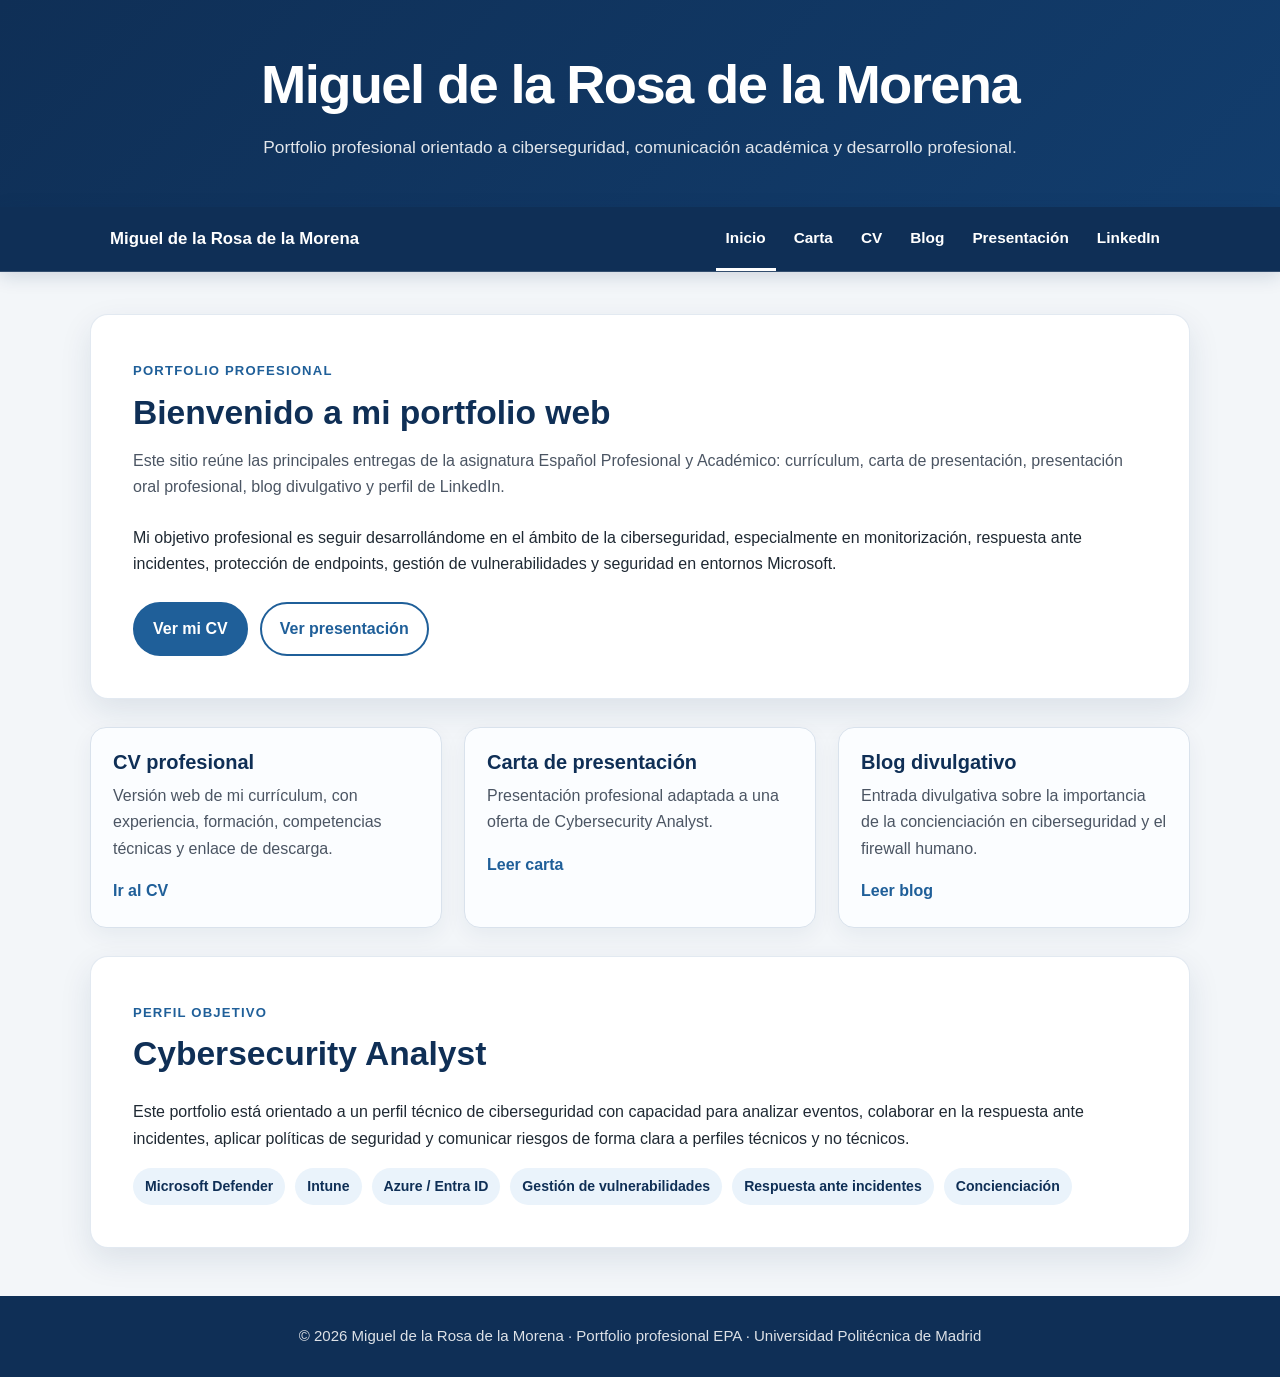
==== index.html @ 9a05b1d4 "Update index.html" ====
<!DOCTYPE html>
<html lang="es">
<head>
  <meta charset="UTF-8" />
  <meta name="viewport" content="width=device-width, initial-scale=1.0" />

  <title>Miguel de la Rosa de la Morena | Portfolio profesional</title>

  <meta 
    name="description" 
    content="Portfolio profesional de Miguel de la Rosa de la Morena orientado a ciberseguridad, CV, carta de presentación, blog divulgativo, presentación oral y LinkedIn." 
  />

  <link rel="stylesheet" href="styles.css" />
</head>

<body>

  <header class="site-header">
    <h1>Miguel de la Rosa de la Morena</h1>
    <p>
      Portfolio profesional orientado a ciberseguridad, comunicación académica y desarrollo profesional.
    </p>
  </header>

  <nav class="site-nav">
    <div class="nav-inner">
      <a class="brand" href="index.html">Miguel de la Rosa de la Morena</a>

      <div class="nav-links">
        <a class="active" href="index.html">Inicio</a>
        <a href="carta.html">Carta</a>
        <a href="cv.html">CV</a>
        <a href="blog.html">Blog</a>
        <a href="presentacion.html">Presentación</a>
        <a href="linkedin.html">LinkedIn</a>
      </div>
    </div>
  </nav>

  <main>

    <section class="card">
      <div class="card-header">
        <span class="eyebrow">Portfolio profesional</span>
        <h2>Bienvenido a mi portfolio web</h2>

        <p class="muted">
          Este sitio reúne las principales entregas de la asignatura Español Profesional y Académico:
          currículum, carta de presentación, presentación oral profesional, blog divulgativo y perfil de LinkedIn.
        </p>
      </div>

      <p>
        Mi objetivo profesional es seguir desarrollándome en el ámbito de la ciberseguridad, especialmente en
        monitorización, respuesta ante incidentes, protección de endpoints, gestión de vulnerabilidades y seguridad
        en entornos Microsoft.
      </p>

      <div class="actions">
        <a class="btn btn-primary" href="cv.html">Ver mi CV</a>
        <a class="btn btn-secondary" href="presentacion.html">Ver presentación</a>
      </div>
    </section>

    <section class="three-grid">

      <article class="mini-card">
        <h3>CV profesional</h3>
        <p class="muted">
          Versión web de mi currículum, con experiencia, formación, competencias técnicas y enlace de descarga.
        </p>
        <a href="cv.html">Ir al CV</a>
      </article>

      <article class="mini-card">
        <h3>Carta de presentación</h3>
        <p class="muted">
          Presentación profesional adaptada a una oferta de Cybersecurity Analyst.
        </p>
        <a href="carta.html">Leer carta</a>
      </article>

      <article class="mini-card">
        <h3>Blog divulgativo</h3>
        <p class="muted">
          Entrada divulgativa sobre la importancia de la concienciación en ciberseguridad y el firewall humano.
        </p>
        <a href="blog.html">Leer blog</a>
      </article>

    </section>

    <section class="card">
      <div class="card-header">
        <span class="eyebrow">Perfil objetivo</span>
        <h2>Cybersecurity Analyst</h2>
      </div>

      <p>
        Este portfolio está orientado a un perfil técnico de ciberseguridad con capacidad para analizar eventos,
        colaborar en la respuesta ante incidentes, aplicar políticas de seguridad y comunicar riesgos de forma clara
        a perfiles técnicos y no técnicos.
      </p>

      <div class="tags">
        <span class="tag">Microsoft Defender</span>
        <span class="tag">Intune</span>
        <span class="tag">Azure / Entra ID</span>
        <span class="tag">Gestión de vulnerabilidades</span>
        <span class="tag">Respuesta ante incidentes</span>
        <span class="tag">Concienciación</span>
      </div>
    </section>

  </main>

  <footer class="site-footer">
    <p>
      © 2026 Miguel de la Rosa de la Morena · Portfolio profesional EPA · Universidad Politécnica de Madrid
    </p>
  </footer>

</body>
</html>
---- styles.css ----
:root {
  --azul-oscuro: #0f2f56;
  --azul-medio: #1f5f99;
  --azul-claro: #eaf3fb;
  --gris-fondo: #f3f6f9;
  --gris-texto: #4b5563;
  --gris-borde: #d9e2ec;
  --blanco: #ffffff;
  --sombra-suave: 0 12px 32px rgba(15, 47, 86, 0.10);
  --radio: 18px;
  --ancho-maximo: 1100px;
}

* {
  box-sizing: border-box;
}

html {
  scroll-behavior: smooth;
}

body {
  margin: 0;
  font-family: Arial, Helvetica, sans-serif;
  background: var(--gris-fondo);
  color: #1f2933;
  line-height: 1.65;
}

img,
video,
iframe {
  max-width: 100%;
}

a {
  color: var(--azul-medio);
  text-decoration: none;
}

a:hover {
  text-decoration: underline;
}

/* CABECERA PRINCIPAL */

.site-header {
  background: linear-gradient(135deg, var(--azul-oscuro), #123d6d);
  color: var(--blanco);
  padding: 54px 20px 46px;
  text-align: center;
}

.site-header h1 {
  margin: 0;
  font-size: clamp(2rem, 5vw, 3.4rem);
  line-height: 1.15;
  font-weight: 800;
  letter-spacing: -0.03em;
}

.site-header p {
  max-width: 760px;
  margin: 16px auto 0;
  font-size: 1.08rem;
  color: rgba(255, 255, 255, 0.88);
}

/* NAVEGACIÓN SUPERIOR */

.site-nav {
  background: var(--azul-oscuro);
  border-bottom: 1px solid rgba(255, 255, 255, 0.15);
  box-shadow: 0 4px 18px rgba(15, 47, 86, 0.16);
  position: sticky;
  top: 0;
  z-index: 10;
}

.nav-inner {
  max-width: var(--ancho-maximo);
  margin: 0 auto;
  padding: 0 20px;
  display: flex;
  justify-content: space-between;
  align-items: center;
  gap: 24px;
}

.brand {
  color: #ffffff;
  font-weight: 800;
  font-size: 1.05rem;
  white-space: nowrap;
  padding: 18px 0;
}

.brand:hover {
  color: #ffffff;
  text-decoration: none;
}

.nav-links {
  display: flex;
  justify-content: center;
  align-items: center;
  gap: 8px;
  flex-wrap: wrap;
}

.nav-links a {
  display: inline-flex;
  align-items: center;
  justify-content: center;
  padding: 18px 10px;
  color: #ffffff;
  font-weight: 700;
  font-size: 0.96rem;
  border-bottom: 3px solid transparent;
}

.nav-links a:hover {
  color: #ffffff;
  text-decoration: none;
  background: rgba(255, 255, 255, 0.10);
}

.nav-links a.active {
  color: #ffffff;
  border-bottom-color: #ffffff;
}

/* LAYOUT GENERAL */

main {
  width: min(var(--ancho-maximo), calc(100% - 32px));
  margin: 42px auto;
}

.card {
  background: var(--blanco);
  border-radius: var(--radio);
  box-shadow: var(--sombra-suave);
  padding: clamp(24px, 4vw, 42px);
  margin-bottom: 28px;
  border: 1px solid rgba(217, 226, 236, 0.75);
}

.card-header {
  margin-bottom: 24px;
}

.eyebrow {
  display: inline-block;
  margin-bottom: 10px;
  color: var(--azul-medio);
  font-size: 0.82rem;
  text-transform: uppercase;
  letter-spacing: 0.09em;
  font-weight: 800;
}

h2,
h3,
h4 {
  color: var(--azul-oscuro);
  line-height: 1.25;
}

h2 {
  margin: 0 0 14px;
  font-size: clamp(1.55rem, 3vw, 2.1rem);
}

h3 {
  margin-top: 0;
  font-size: 1.25rem;
}

p {
  margin-top: 0;
}

.muted {
  color: var(--gris-texto);
}

.small {
  font-size: 0.94rem;
}

/* GRID DE TARJETAS */

.section-grid {
  display: grid;
  grid-template-columns: repeat(2, minmax(0, 1fr));
  gap: 22px;
}

.three-grid {
  display: grid;
  grid-template-columns: repeat(3, minmax(0, 1fr));
  gap: 22px;
  margin-bottom: 28px;
}

.mini-card {
  background: #fbfdff;
  border: 1px solid var(--gris-borde);
  border-radius: 16px;
  padding: 22px;
  box-shadow: 0 8px 22px rgba(15, 47, 86, 0.06);
}

.mini-card h3 {
  margin-bottom: 8px;
}

.mini-card a {
  font-weight: 800;
}

/* ELEMENTOS REUTILIZABLES */

.item {
  padding: 18px 0;
  border-bottom: 1px solid var(--gris-borde);
}

.item:last-child {
  border-bottom: 0;
  padding-bottom: 0;
}

.item .top {
  display: flex;
  justify-content: space-between;
  gap: 18px;
  align-items: baseline;
  flex-wrap: wrap;
}

.meta {
  color: var(--gris-texto);
  font-size: 0.92rem;
  font-weight: 600;
}

ul {
  padding-left: 20px;
}

li {
  margin-bottom: 8px;
}

/* ETIQUETAS */

.tags {
  display: flex;
  flex-wrap: wrap;
  gap: 10px;
  margin-top: 14px;
}

.tag {
  display: inline-flex;
  align-items: center;
  padding: 7px 12px;
  border-radius: 999px;
  background: var(--azul-claro);
  color: var(--azul-oscuro);
  font-size: 0.88rem;
  font-weight: 700;
}

/* BOTONES */

.actions {
  display: flex;
  flex-wrap: wrap;
  gap: 12px;
  margin-top: 24px;
}

.btn {
  display: inline-flex;
  align-items: center;
  justify-content: center;
  padding: 12px 18px;
  border-radius: 999px;
  font-weight: 800;
  border: 2px solid var(--azul-medio);
  transition: transform 0.15s ease, box-shadow 0.15s ease, background 0.15s ease;
}

.btn:hover {
  text-decoration: none;
  transform: translateY(-1px);
  box-shadow: 0 8px 18px rgba(15, 47, 86, 0.12);
}

.btn-primary {
  background: var(--azul-medio);
  color: var(--blanco);
}

.btn-secondary {
  background: var(--blanco);
  color: var(--azul-medio);
}

/* FOOTER */

.site-footer {
  background: var(--azul-oscuro);
  color: rgba(255, 255, 255, 0.86);
  text-align: center;
  padding: 28px 18px;
  margin-top: 48px;
}

.site-footer p {
  margin: 0;
  font-size: 0.94rem;
}

/* RESPONSIVE */

@media (max-width: 820px) {
  .section-grid,
  .three-grid {
    grid-template-columns: 1fr;
  }

  .site-header {
    padding: 42px 18px 34px;
  }

  .nav-inner {
    flex-direction: column;
    align-items: center;
    gap: 0;
    padding: 0 12px 10px;
  }

  .brand {
    padding: 14px 0 8px;
    text-align: center;
  }

  .nav-links {
    width: 100%;
    justify-content: flex-start;
    overflow-x: auto;
    flex-wrap: nowrap;
  }

  .nav-links a {
    white-space: nowrap;
    padding: 13px 10px;
    font-size: 0.9rem;
  }

  main {
    width: min(100% - 24px, var(--ancho-maximo));
    margin: 28px auto;
  }

  .card {
    padding: 24px 20px;
  }

  .item .top {
    display: block;
  }

  .meta {
    display: block;
    margin-top: 4px;
  }
}

@media (max-width: 520px) {
  .actions {
    flex-direction: column;
  }

  .btn {
    width: 100%;
  }

  .site-header h1 {
    font-size: 2rem;
  }

  .site-header p {
    font-size: 1rem;
  }
}
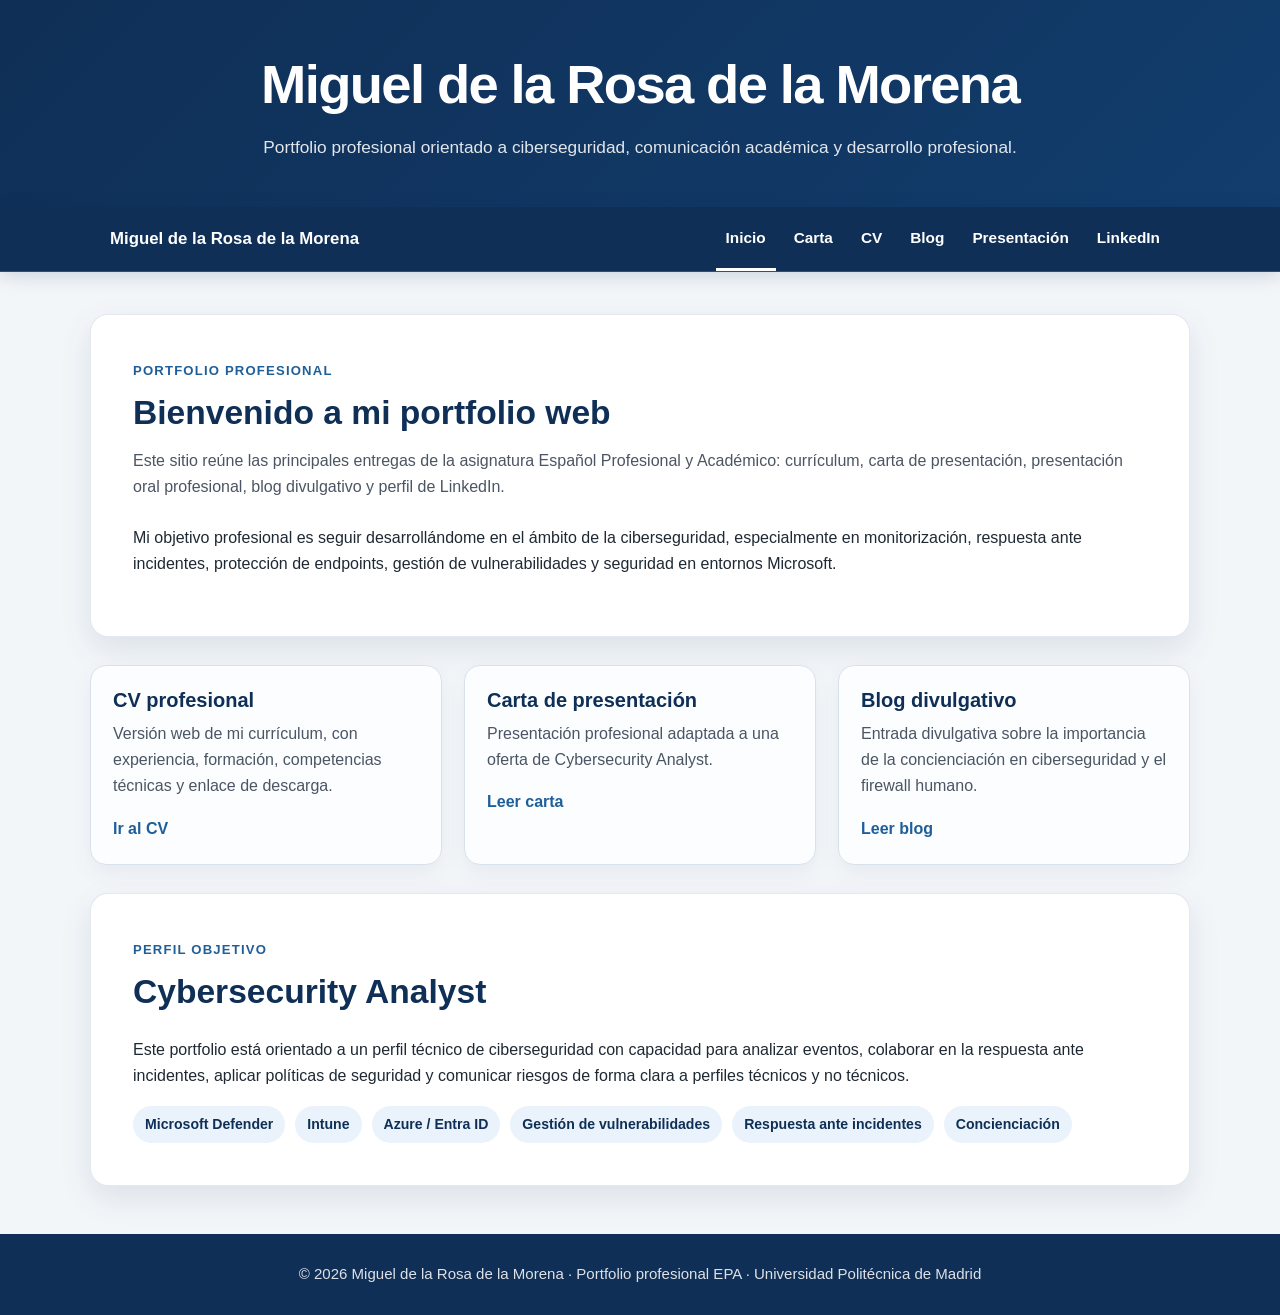
==== commit ad6dd14b: "Update index.html" ====
--- a/index.html
+++ b/index.html
@@ -56,11 +56,6 @@
         monitorización, respuesta ante incidentes, protección de endpoints, gestión de vulnerabilidades y seguridad
         en entornos Microsoft.
       </p>
-
-      <div class="actions">
-        <a class="btn btn-primary" href="cv.html">Ver mi CV</a>
-        <a class="btn btn-secondary" href="presentacion.html">Ver presentación</a>
-      </div>
     </section>
 
     <section class="three-grid">
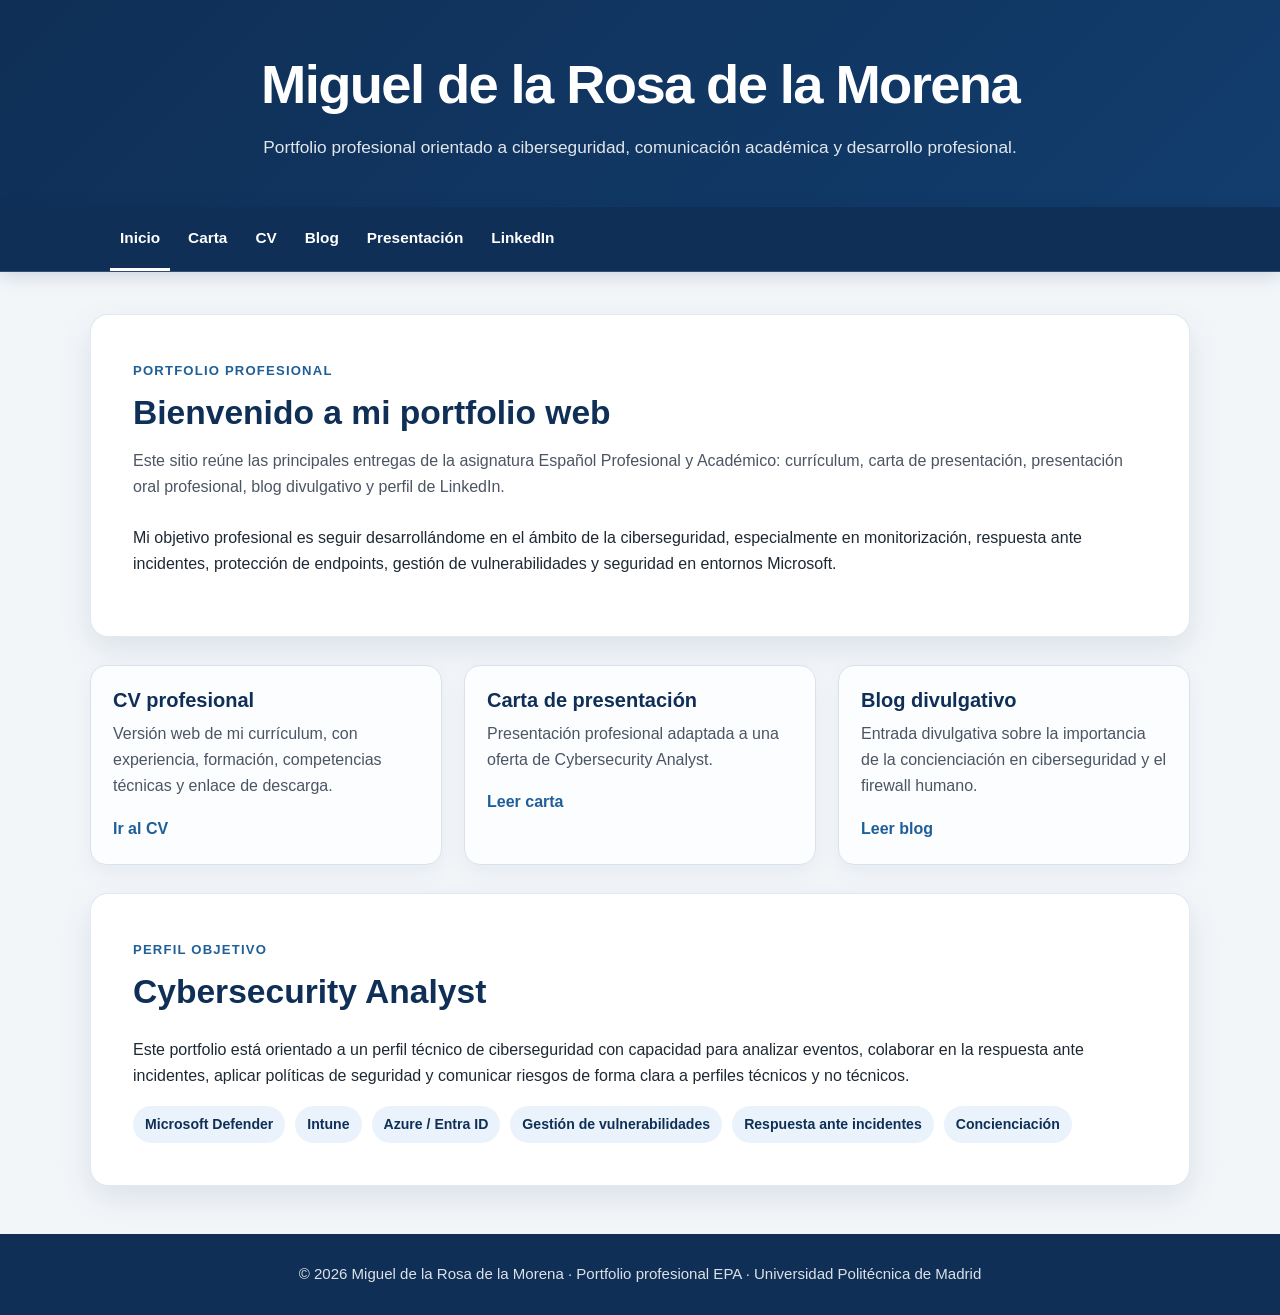
==== commit 162d61f4: "Update index.html" ====
--- a/index.html
+++ b/index.html
@@ -25,7 +25,7 @@
 
   <nav class="site-nav">
     <div class="nav-inner">
-      <a class="brand" href="index.html">Miguel de la Rosa de la Morena</a>
+      
 
       <div class="nav-links">
         <a class="active" href="index.html">Inicio</a>
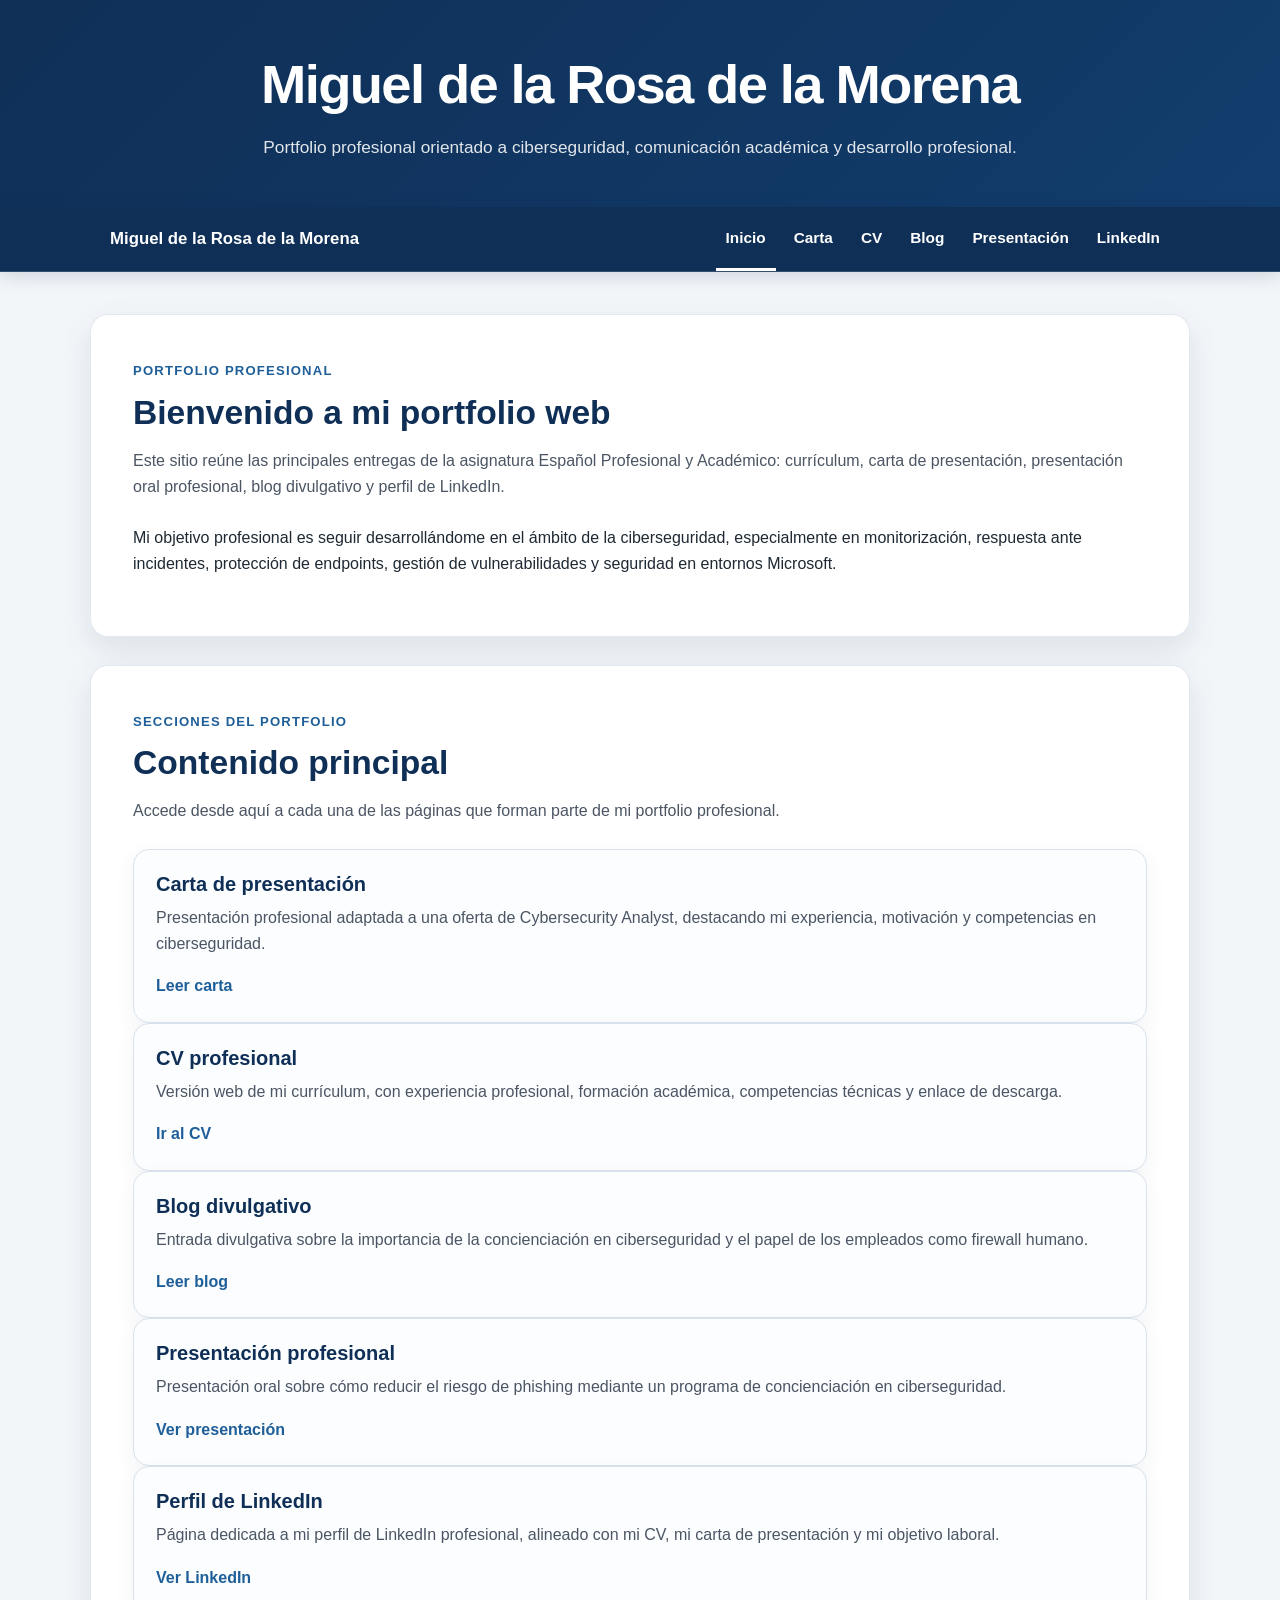
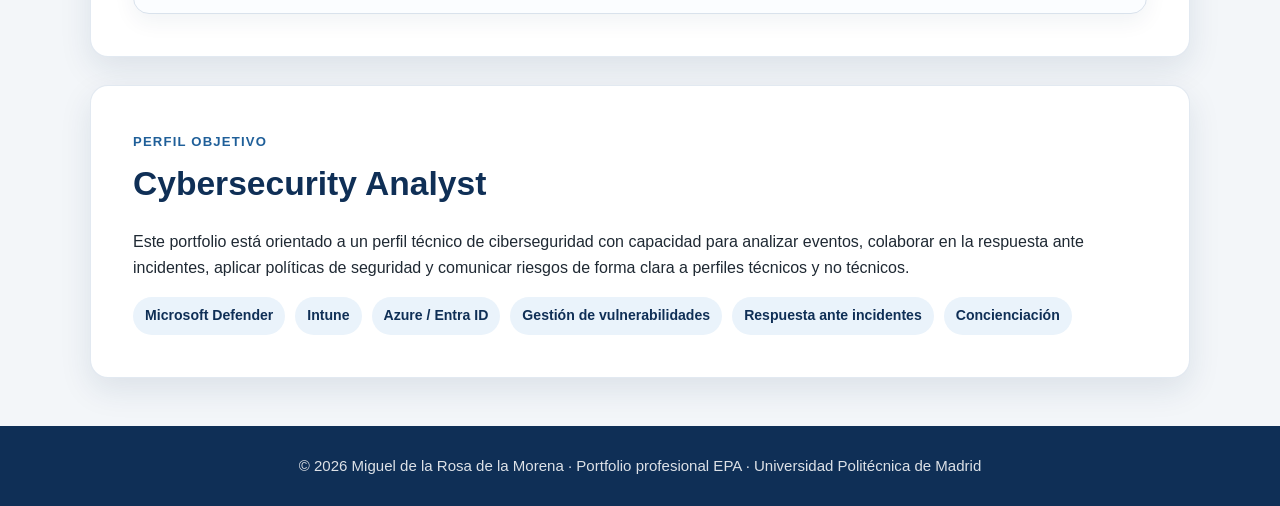
==== commit 4245f0d6: "Update index.html" ====
--- a/index.html
+++ b/index.html
@@ -25,7 +25,7 @@
 
   <nav class="site-nav">
     <div class="nav-inner">
-      
+      <a class="brand" href="index.html">Miguel de la Rosa de la Morena</a>
 
       <div class="nav-links">
         <a class="active" href="index.html">Inicio</a>
@@ -58,32 +58,63 @@
       </p>
     </section>
 
-    <section class="three-grid">
+    <section class="card">
+      <div class="card-header">
+        <span class="eyebrow">Secciones del portfolio</span>
+        <h2>Contenido principal</h2>
+        <p class="muted">
+          Accede desde aquí a cada una de las páginas que forman parte de mi portfolio profesional.
+        </p>
+      </div>
 
-      <article class="mini-card">
-        <h3>CV profesional</h3>
-        <p class="muted">
-          Versión web de mi currículum, con experiencia, formación, competencias técnicas y enlace de descarga.
-        </p>
-        <a href="cv.html">Ir al CV</a>
-      </article>
+      <div class="portfolio-grid">
 
-      <article class="mini-card">
-        <h3>Carta de presentación</h3>
-        <p class="muted">
-          Presentación profesional adaptada a una oferta de Cybersecurity Analyst.
-        </p>
-        <a href="carta.html">Leer carta</a>
-      </article>
+        <article class="mini-card">
+          <h3>Carta de presentación</h3>
+          <p class="muted">
+            Presentación profesional adaptada a una oferta de Cybersecurity Analyst, destacando mi experiencia,
+            motivación y competencias en ciberseguridad.
+          </p>
+          <a href="carta.html">Leer carta</a>
+        </article>
 
-      <article class="mini-card">
-        <h3>Blog divulgativo</h3>
-        <p class="muted">
-          Entrada divulgativa sobre la importancia de la concienciación en ciberseguridad y el firewall humano.
-        </p>
-        <a href="blog.html">Leer blog</a>
-      </article>
+        <article class="mini-card">
+          <h3>CV profesional</h3>
+          <p class="muted">
+            Versión web de mi currículum, con experiencia profesional, formación académica, competencias técnicas
+            y enlace de descarga.
+          </p>
+          <a href="cv.html">Ir al CV</a>
+        </article>
 
+        <article class="mini-card">
+          <h3>Blog divulgativo</h3>
+          <p class="muted">
+            Entrada divulgativa sobre la importancia de la concienciación en ciberseguridad y el papel de los
+            empleados como firewall humano.
+          </p>
+          <a href="blog.html">Leer blog</a>
+        </article>
+
+        <article class="mini-card">
+          <h3>Presentación profesional</h3>
+          <p class="muted">
+            Presentación oral sobre cómo reducir el riesgo de phishing mediante un programa de concienciación
+            en ciberseguridad.
+          </p>
+          <a href="presentacion.html">Ver presentación</a>
+        </article>
+
+        <article class="mini-card">
+          <h3>Perfil de LinkedIn</h3>
+          <p class="muted">
+            Página dedicada a mi perfil de LinkedIn profesional, alineado con mi CV, mi carta de presentación
+            y mi objetivo laboral.
+          </p>
+          <a href="linkedin.html">Ver LinkedIn</a>
+        </article>
+
+      </div>
     </section>
 
     <section class="card">
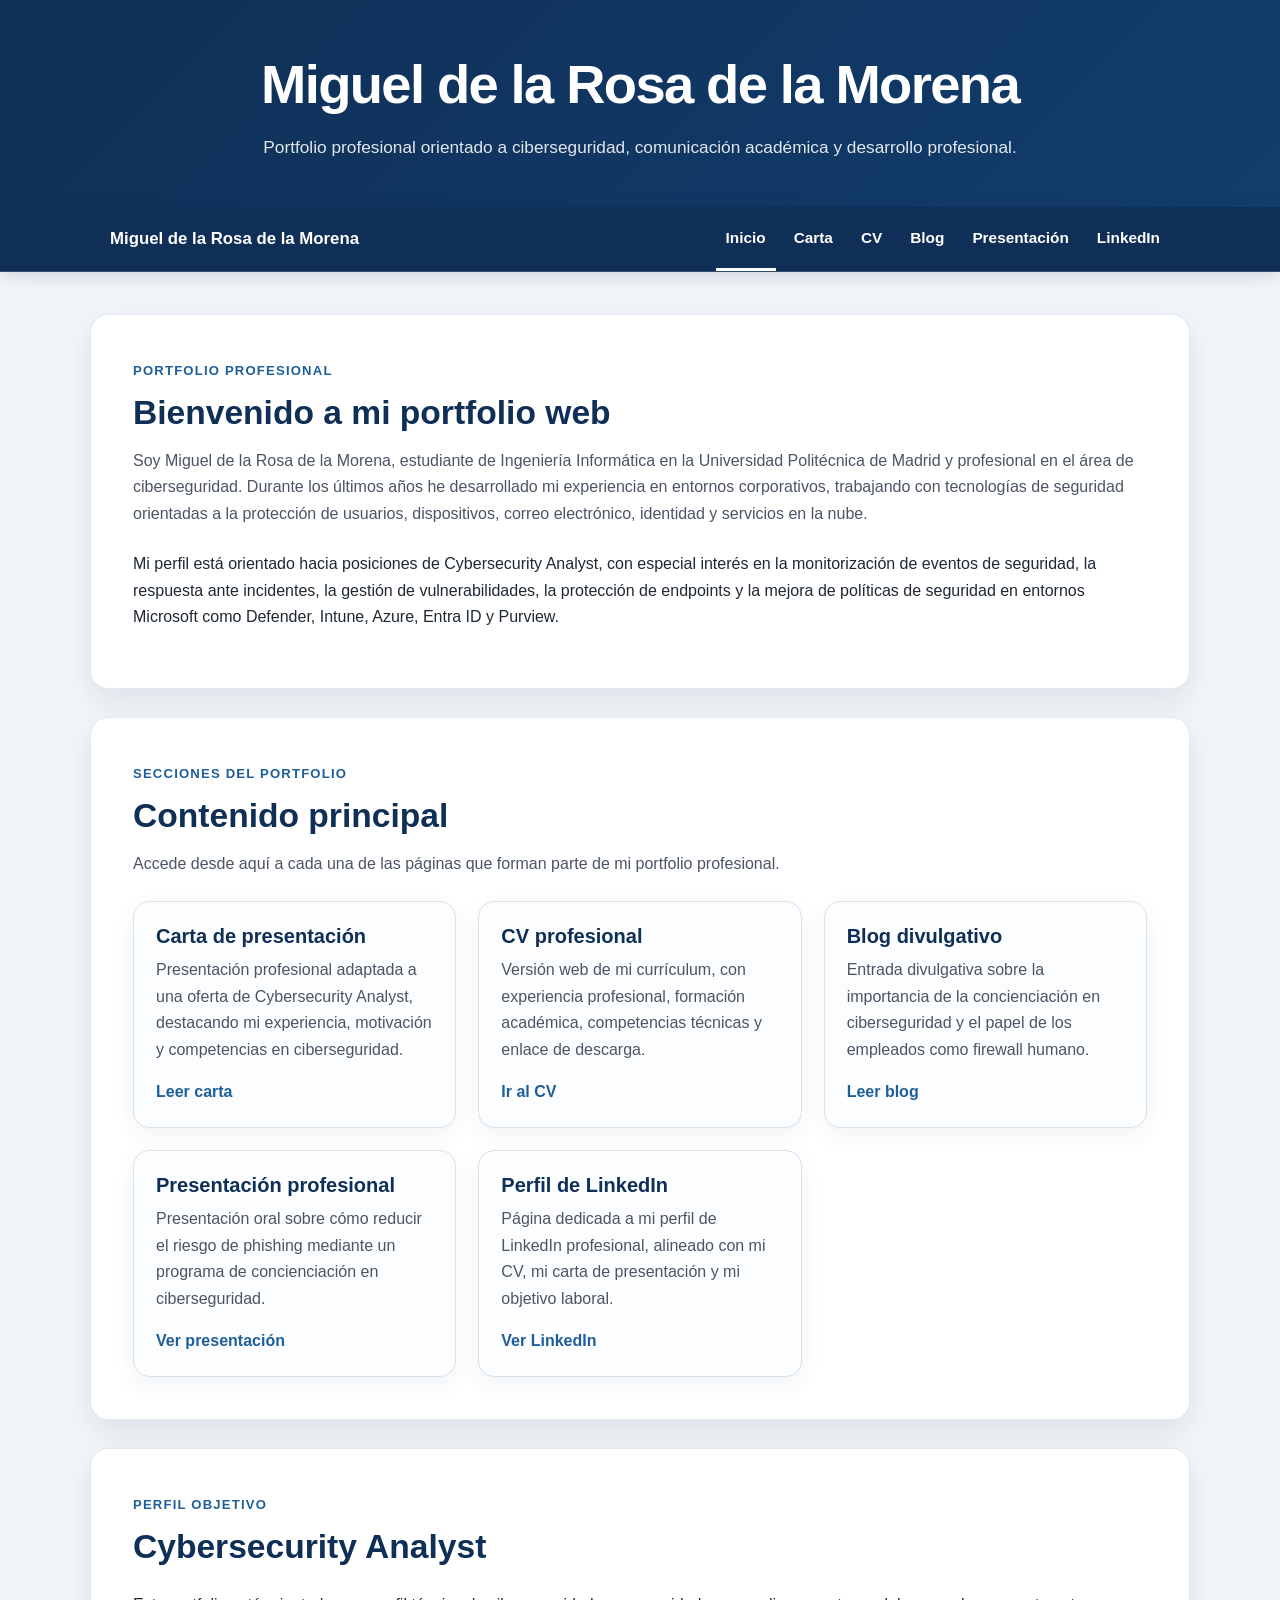
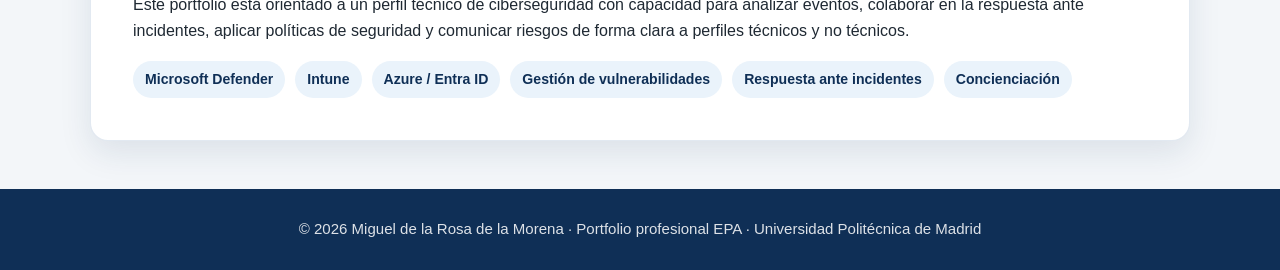
==== commit a30bee76: "Update index.html" ====
--- a/index.html
+++ b/index.html
@@ -40,23 +40,26 @@
 
   <main>
 
-    <section class="card">
-      <div class="card-header">
-        <span class="eyebrow">Portfolio profesional</span>
-        <h2>Bienvenido a mi portfolio web</h2>
+<section class="card">
+  <div class="card-header">
+    <span class="eyebrow">Portfolio profesional</span>
+    <h2>Bienvenido a mi portfolio web</h2>
 
-        <p class="muted">
-          Este sitio reúne las principales entregas de la asignatura Español Profesional y Académico:
-          currículum, carta de presentación, presentación oral profesional, blog divulgativo y perfil de LinkedIn.
-        </p>
-      </div>
+    <p class="muted">
+      Soy Miguel de la Rosa de la Morena, estudiante de Ingeniería Informática en la Universidad Politécnica de Madrid
+      y profesional en el área de ciberseguridad. Durante los últimos años he desarrollado mi experiencia en entornos
+      corporativos, trabajando con tecnologías de seguridad orientadas a la protección de usuarios, dispositivos,
+      correo electrónico, identidad y servicios en la nube.
+    </p>
+  </div>
 
-      <p>
-        Mi objetivo profesional es seguir desarrollándome en el ámbito de la ciberseguridad, especialmente en
-        monitorización, respuesta ante incidentes, protección de endpoints, gestión de vulnerabilidades y seguridad
-        en entornos Microsoft.
-      </p>
-    </section>
+  <p>
+    Mi perfil está orientado hacia posiciones de Cybersecurity Analyst, con especial interés en la monitorización de
+    eventos de seguridad, la respuesta ante incidentes, la gestión de vulnerabilidades, la protección de endpoints y
+    la mejora de políticas de seguridad en entornos Microsoft como Defender, Intune, Azure, Entra ID y Purview.
+  </p>
+
+</section>
 
     <section class="card">
       <div class="card-header">
--- a/styles.css
+++ b/styles.css
@@ -220,6 +220,14 @@
   font-weight: 800;
 }
 
+/* NUEVA CUADRÍCULA PARA LAS SECCIONES DEL PORTFOLIO */
+
+.portfolio-grid {
+  display: grid;
+  grid-template-columns: repeat(3, minmax(0, 1fr));
+  gap: 22px;
+}
+
 /* ELEMENTOS REUTILIZABLES */
 
 .item {
@@ -310,6 +318,88 @@
   color: var(--azul-medio);
 }
 
+/* CV */
+
+.cv-layout {
+  display: grid;
+  grid-template-columns: 1.15fr 0.85fr;
+  gap: 32px;
+  align-items: start;
+}
+
+.cv-side {
+  background: #fbfdff;
+  border: 1px solid var(--gris-borde);
+  border-radius: 16px;
+  padding: 24px;
+}
+
+.cv-side section + section {
+  margin-top: 28px;
+}
+
+/* BLOG */
+
+.blog-article h2 {
+  margin-top: 34px;
+}
+
+.blog-lead {
+  font-size: 1.12rem;
+  color: #334155;
+  border-left: 4px solid var(--azul-medio);
+  padding-left: 18px;
+  margin-bottom: 28px;
+}
+
+.source-list {
+  background: #fbfdff;
+  border: 1px solid var(--gris-borde);
+  border-radius: 16px;
+  padding: 20px;
+}
+
+/* PRESENTACIÓN / VÍDEO */
+
+.video-wrapper {
+  position: relative;
+  width: 100%;
+  aspect-ratio: 16 / 9;
+  border-radius: 16px;
+  overflow: hidden;
+  background: #0b1f35;
+  box-shadow: var(--sombra-suave);
+  margin-top: 20px;
+}
+
+.video-wrapper iframe {
+  width: 100%;
+  height: 100%;
+  border: 0;
+}
+
+/* LINKEDIN */
+
+.profile-highlight {
+  display: grid;
+  grid-template-columns: 120px 1fr;
+  gap: 22px;
+  align-items: center;
+}
+
+.avatar-placeholder {
+  width: 120px;
+  height: 120px;
+  border-radius: 50%;
+  background: linear-gradient(135deg, var(--azul-oscuro), var(--azul-medio));
+  color: var(--blanco);
+  display: flex;
+  align-items: center;
+  justify-content: center;
+  font-size: 2.2rem;
+  font-weight: 800;
+}
+
 /* FOOTER */
 
 .site-footer {
@@ -327,9 +417,17 @@
 
 /* RESPONSIVE */
 
+@media (max-width: 900px) {
+  .portfolio-grid {
+    grid-template-columns: repeat(2, minmax(0, 1fr));
+  }
+}
+
 @media (max-width: 820px) {
   .section-grid,
-  .three-grid {
+  .three-grid,
+  .cv-layout,
+  .profile-highlight {
     grid-template-columns: 1fr;
   }
 
@@ -381,6 +479,12 @@
   }
 }
 
+@media (max-width: 620px) {
+  .portfolio-grid {
+    grid-template-columns: 1fr;
+  }
+}
+
 @media (max-width: 520px) {
   .actions {
     flex-direction: column;
@@ -397,4 +501,10 @@
   .site-header p {
     font-size: 1rem;
   }
-}
+
+  .avatar-placeholder {
+    width: 96px;
+    height: 96px;
+    font-size: 1.8rem;
+  }
+}
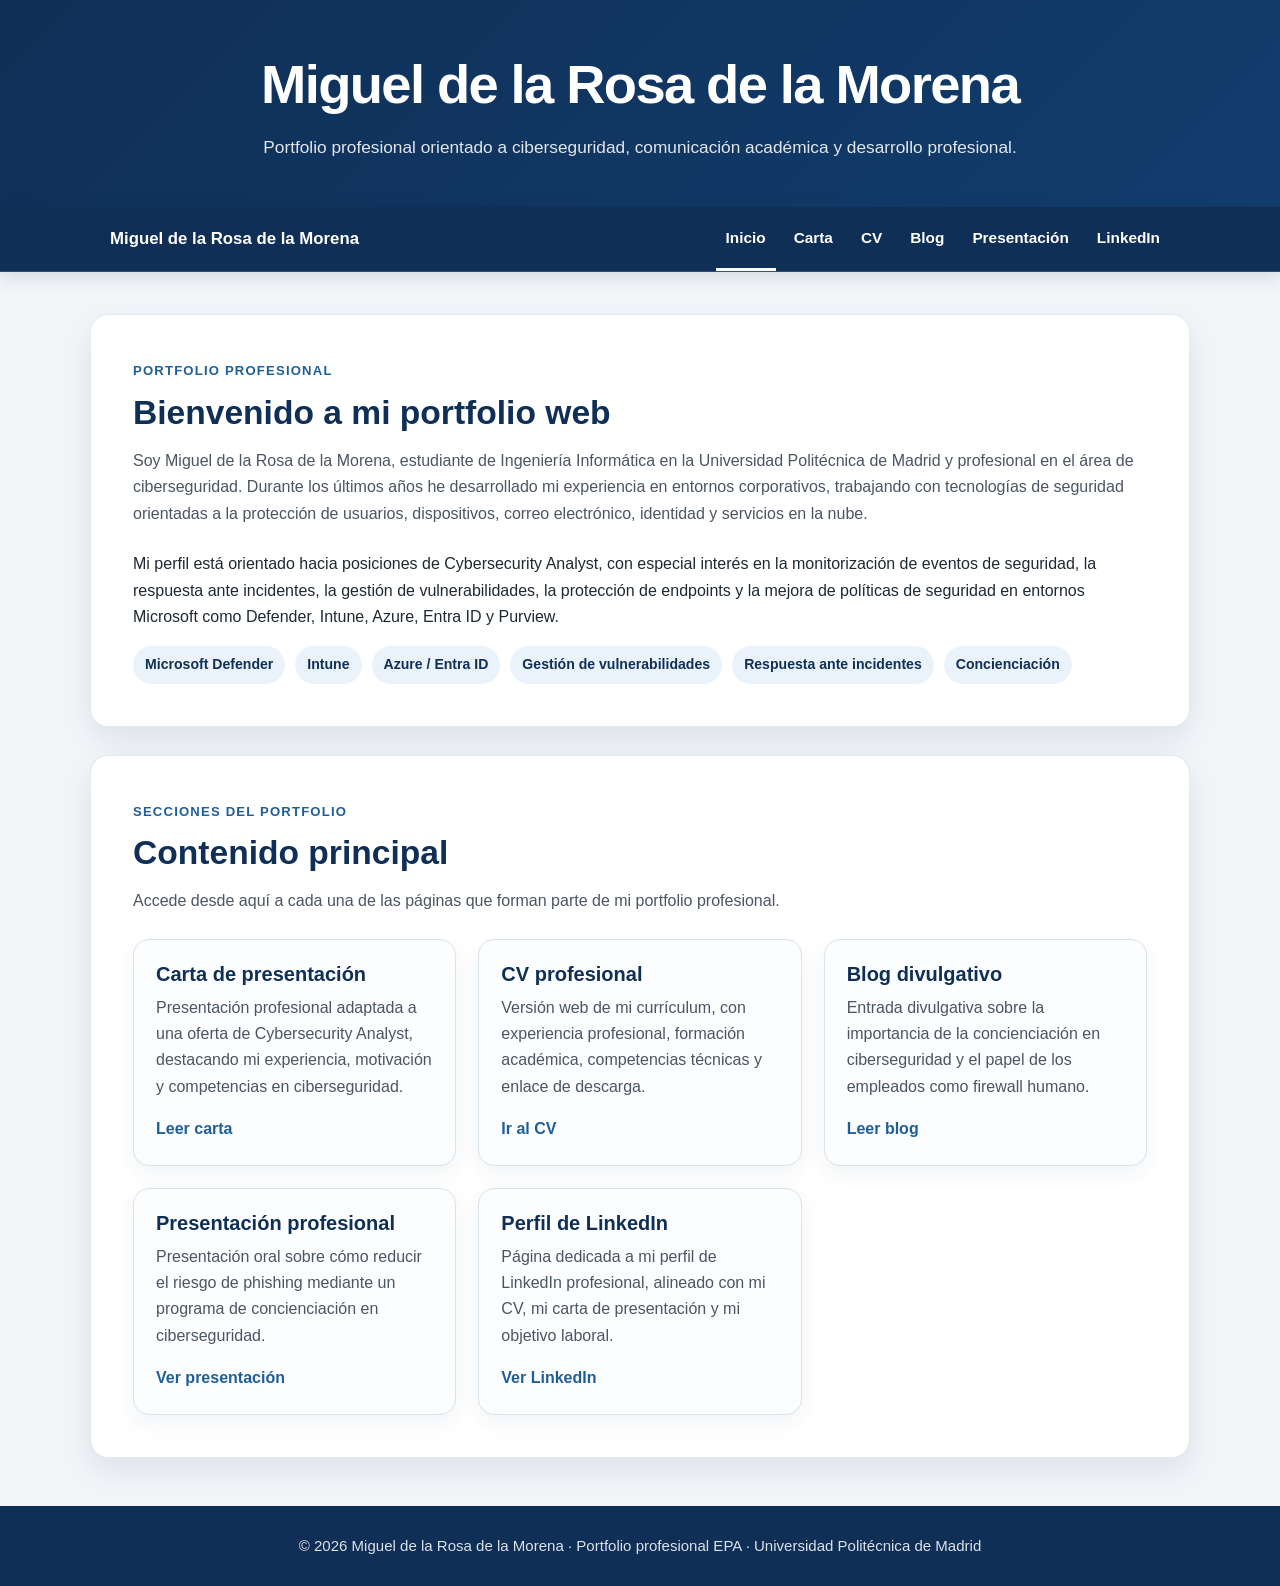
==== commit 78bb48cf: "Update index.html" ====
--- a/index.html
+++ b/index.html
@@ -58,6 +58,14 @@
     eventos de seguridad, la respuesta ante incidentes, la gestión de vulnerabilidades, la protección de endpoints y
     la mejora de políticas de seguridad en entornos Microsoft como Defender, Intune, Azure, Entra ID y Purview.
   </p>
+        <div class="tags">
+        <span class="tag">Microsoft Defender</span>
+        <span class="tag">Intune</span>
+        <span class="tag">Azure / Entra ID</span>
+        <span class="tag">Gestión de vulnerabilidades</span>
+        <span class="tag">Respuesta ante incidentes</span>
+        <span class="tag">Concienciación</span>
+      </div>
 
 </section>
 
@@ -118,29 +126,6 @@
         </article>
 
       </div>
-    </section>
-
-    <section class="card">
-      <div class="card-header">
-        <span class="eyebrow">Perfil objetivo</span>
-        <h2>Cybersecurity Analyst</h2>
-      </div>
-
-      <p>
-        Este portfolio está orientado a un perfil técnico de ciberseguridad con capacidad para analizar eventos,
-        colaborar en la respuesta ante incidentes, aplicar políticas de seguridad y comunicar riesgos de forma clara
-        a perfiles técnicos y no técnicos.
-      </p>
-
-      <div class="tags">
-        <span class="tag">Microsoft Defender</span>
-        <span class="tag">Intune</span>
-        <span class="tag">Azure / Entra ID</span>
-        <span class="tag">Gestión de vulnerabilidades</span>
-        <span class="tag">Respuesta ante incidentes</span>
-        <span class="tag">Concienciación</span>
-      </div>
-    </section>
 
   </main>
 
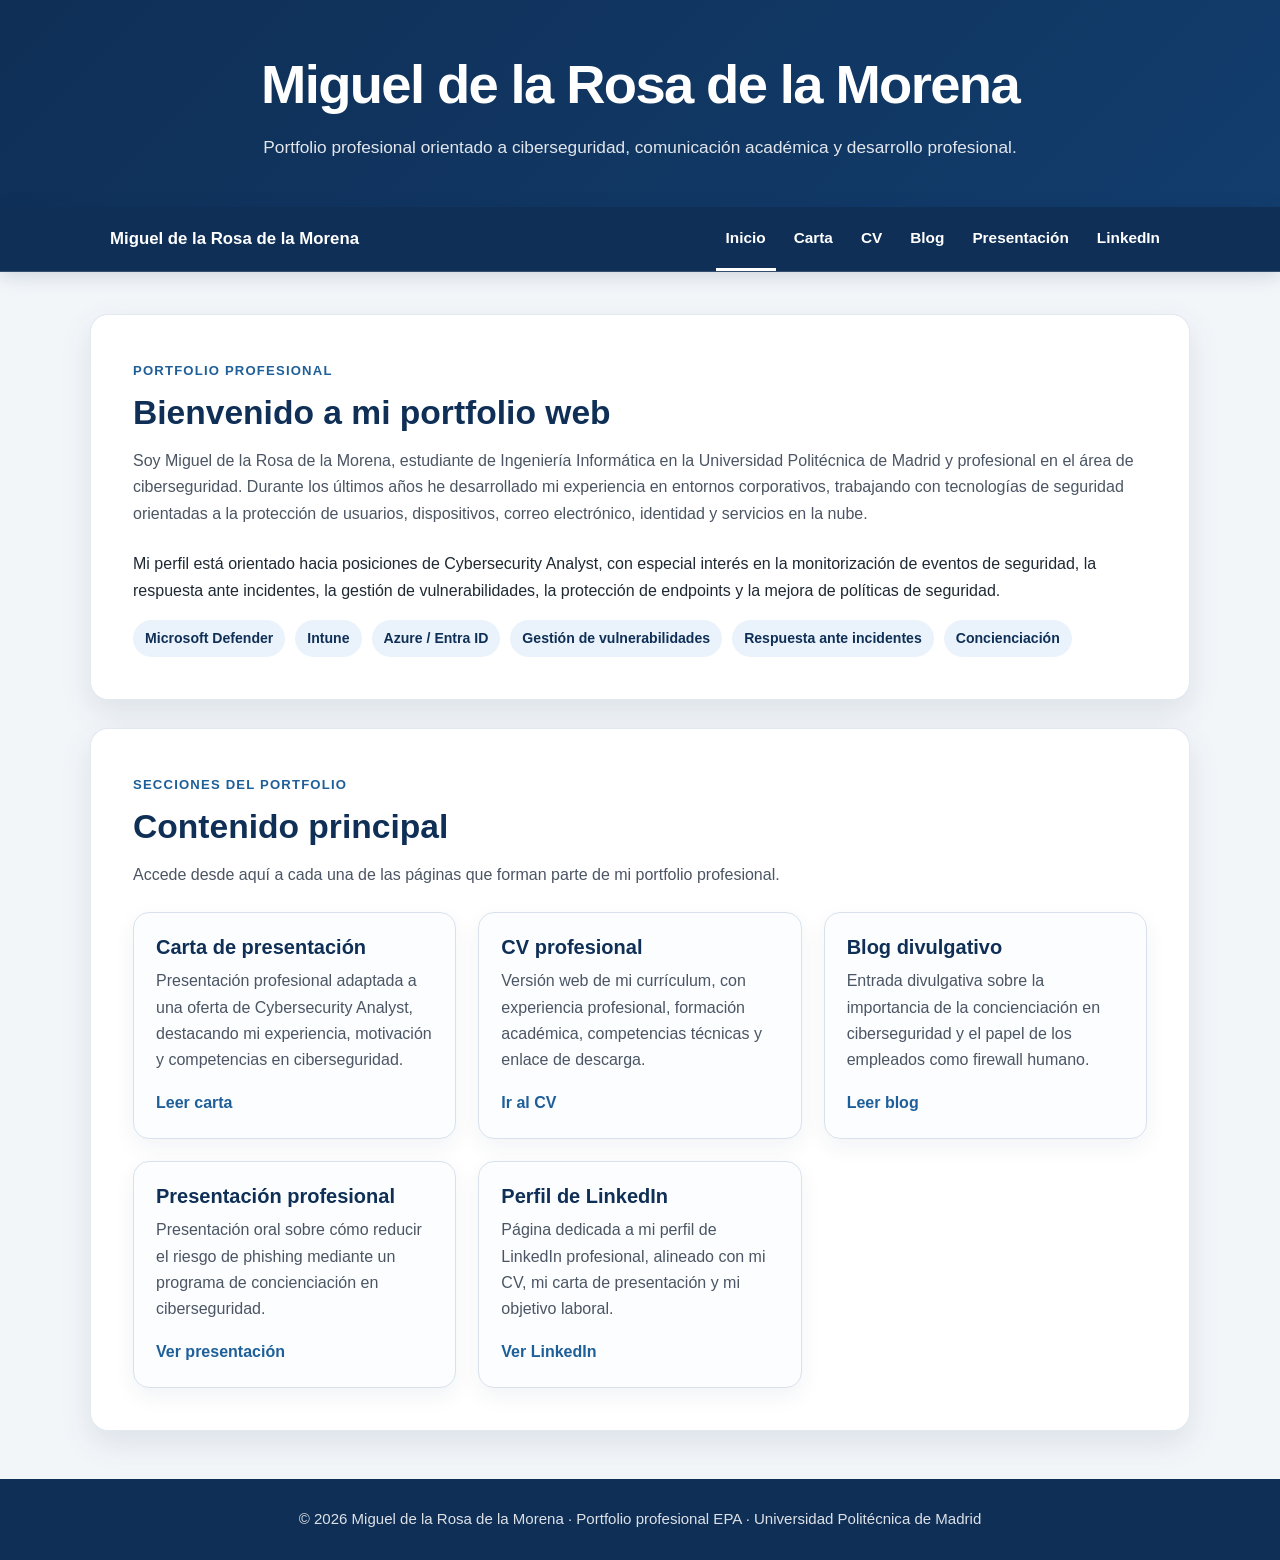
==== commit 9302af44: "Update index.html" ====
--- a/index.html
+++ b/index.html
@@ -56,7 +56,7 @@
   <p>
     Mi perfil está orientado hacia posiciones de Cybersecurity Analyst, con especial interés en la monitorización de
     eventos de seguridad, la respuesta ante incidentes, la gestión de vulnerabilidades, la protección de endpoints y
-    la mejora de políticas de seguridad en entornos Microsoft como Defender, Intune, Azure, Entra ID y Purview.
+    la mejora de políticas de seguridad.
   </p>
         <div class="tags">
         <span class="tag">Microsoft Defender</span>
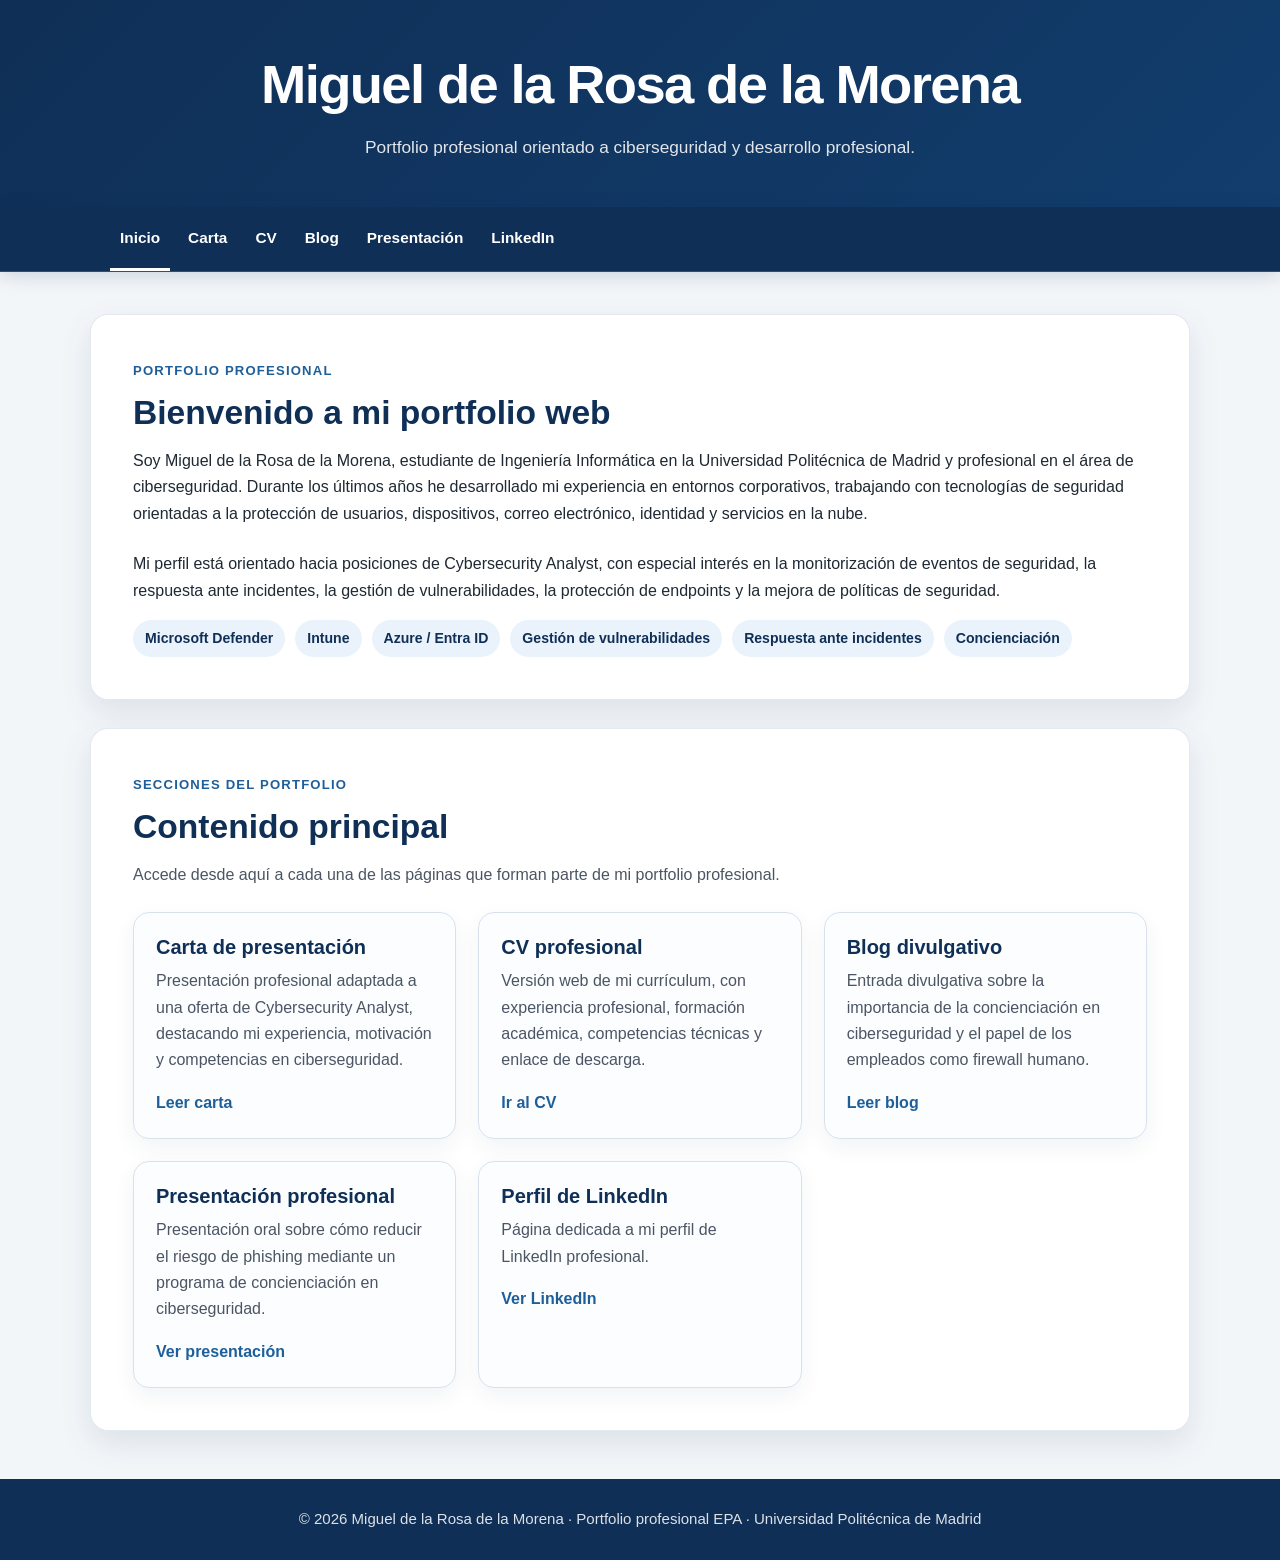
==== commit 92d7e157: "Update index.html" ====
--- a/index.html
+++ b/index.html
@@ -19,14 +19,12 @@
   <header class="site-header">
     <h1>Miguel de la Rosa de la Morena</h1>
     <p>
-      Portfolio profesional orientado a ciberseguridad, comunicación académica y desarrollo profesional.
+      Portfolio profesional orientado a ciberseguridad y desarrollo profesional.
     </p>
   </header>
 
   <nav class="site-nav">
     <div class="nav-inner">
-      <a class="brand" href="index.html">Miguel de la Rosa de la Morena</a>
-
       <div class="nav-links">
         <a class="active" href="index.html">Inicio</a>
         <a href="carta.html">Carta</a>
@@ -45,7 +43,7 @@
     <span class="eyebrow">Portfolio profesional</span>
     <h2>Bienvenido a mi portfolio web</h2>
 
-    <p class="muted">
+    <p>
       Soy Miguel de la Rosa de la Morena, estudiante de Ingeniería Informática en la Universidad Politécnica de Madrid
       y profesional en el área de ciberseguridad. Durante los últimos años he desarrollado mi experiencia en entornos
       corporativos, trabajando con tecnologías de seguridad orientadas a la protección de usuarios, dispositivos,
@@ -119,8 +117,7 @@
         <article class="mini-card">
           <h3>Perfil de LinkedIn</h3>
           <p class="muted">
-            Página dedicada a mi perfil de LinkedIn profesional, alineado con mi CV, mi carta de presentación
-            y mi objetivo laboral.
+            Página dedicada a mi perfil de LinkedIn profesional.
           </p>
           <a href="linkedin.html">Ver LinkedIn</a>
         </article>
